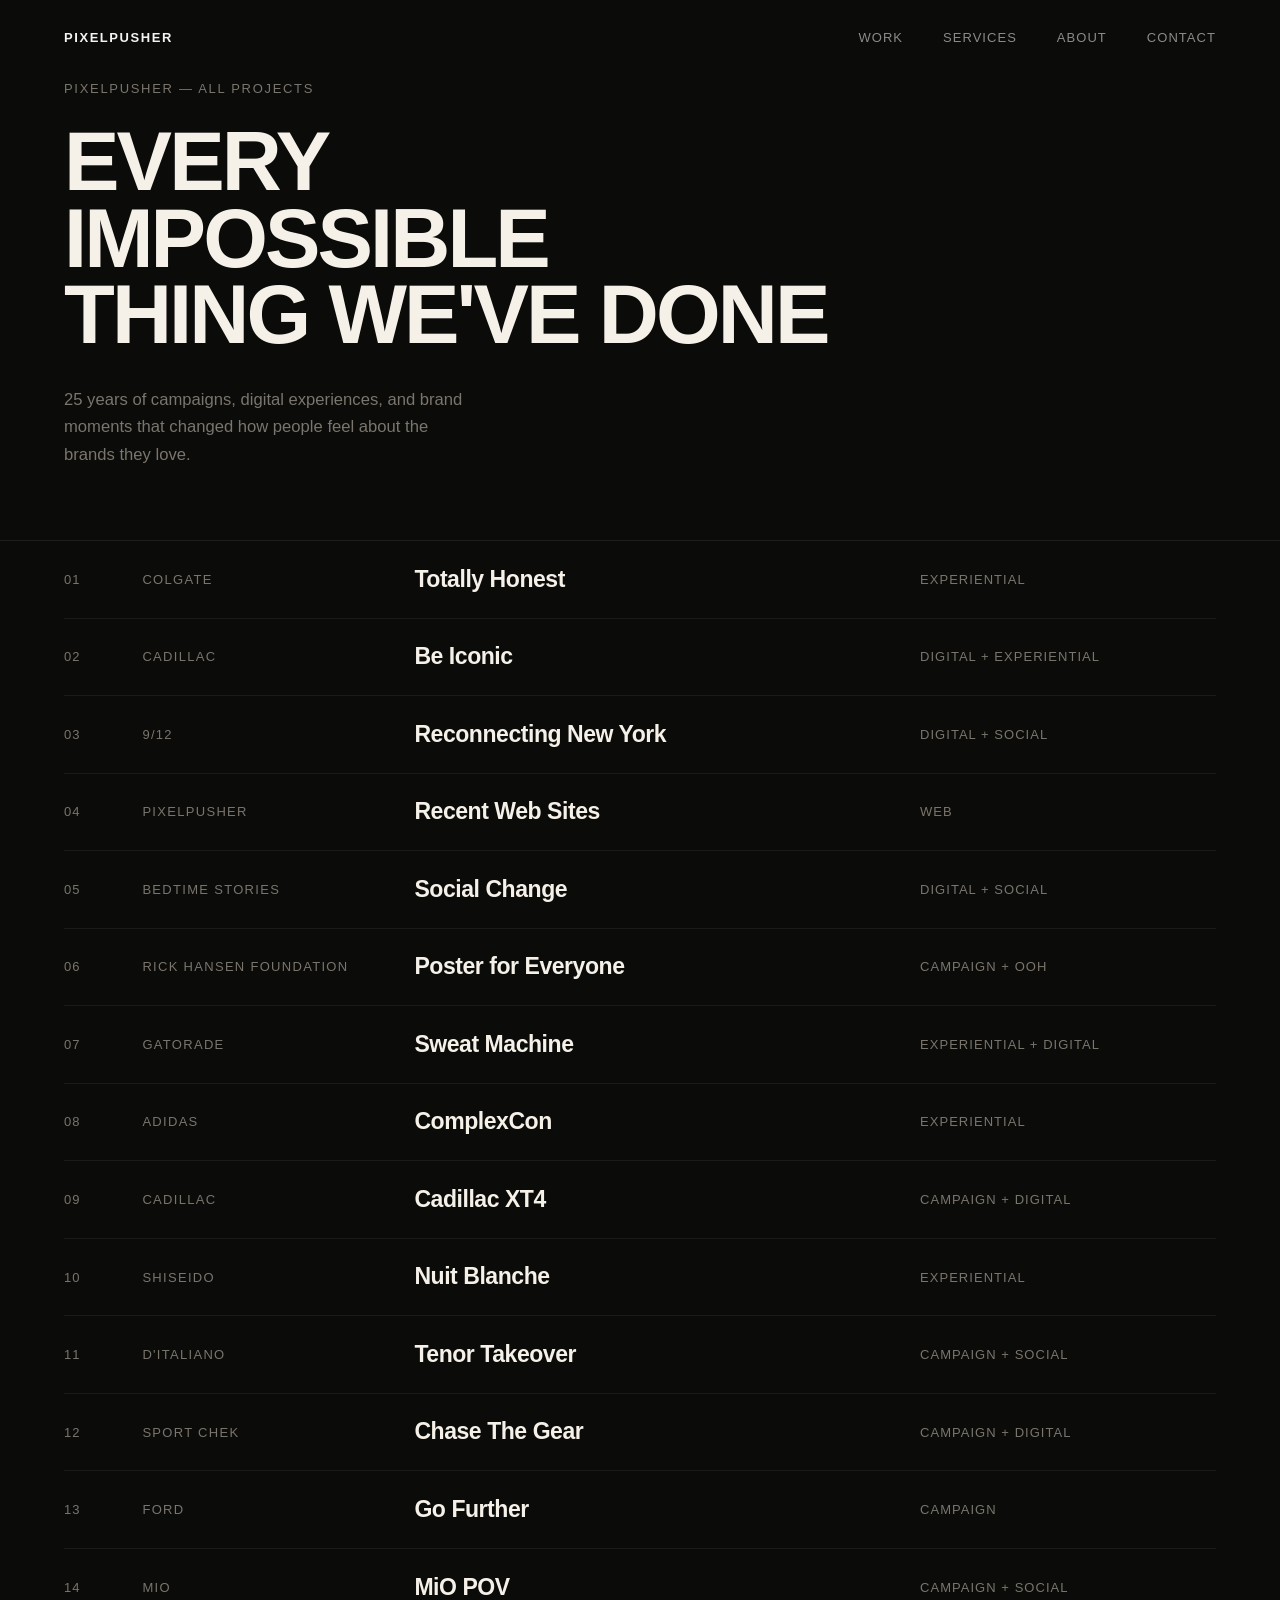
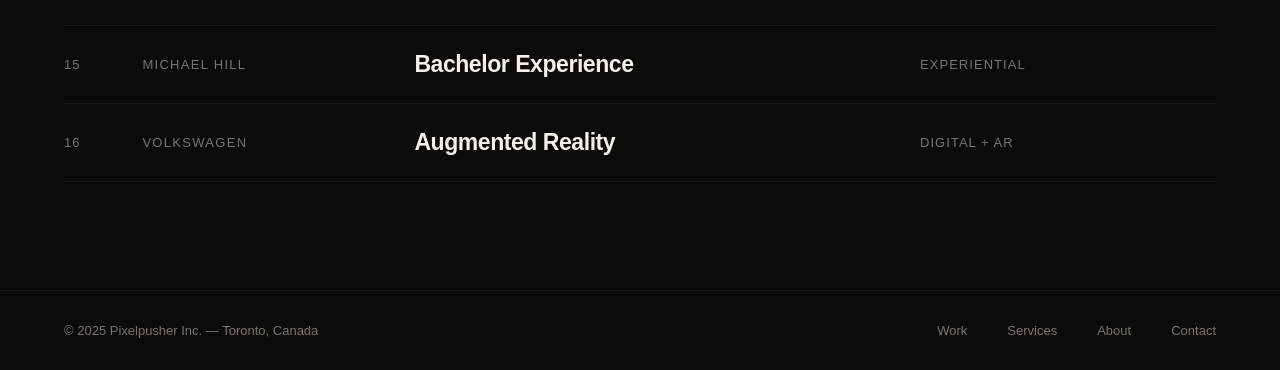
==== all-projects.html @ c6d6305b "Add All Projects index page and wire up homepage link. Creates all-projects.html with a full editori" ====
<!DOCTYPE html>
<html lang="en">
<head>
  <meta charset="UTF-8" />
  <meta name="viewport" content="width=device-width, initial-scale=1.0" />
  <title>All Projects — Pixelpusher</title>
  <meta name="description" content="Every campaign, digital experience, and brand moment Pixelpusher has created over 25 years." />
  <style>

  *, *::before, *::after { box-sizing: border-box; margin: 0; padding: 0; }

  :root {
    --ff:       'Helvetica Neue', Helvetica, Arial, sans-serif;
    --black:    #0B0B09;
    --off-white:#F5F0E8;
    --cream-1:  #F2EDE5;
    --cream-3:  #DAD4C8;
    --dark-2:   #1A1917;
    --mid:      #7A756D;
    --accent:   #D94E2E;
    --gutter:   clamp(1.5rem, 5vw, 5rem);
    --xl:       clamp(6rem, 12vh, 10rem);
    --label-fs: 0.8125rem;
    --h2-fs:    clamp(2.75rem, 6.5vw, 6.25rem);
  }

  html { scroll-behavior: smooth; }
  body {
    font-family: var(--ff);
    background: var(--black);
    color: var(--off-white);
    overflow-x: hidden;
    -webkit-font-smoothing: antialiased;
    cursor: none;
  }
  img { display: block; width: 100%; }
  a   { text-decoration: none; }

  /* CURSOR */
  .cursor {
    position: fixed; top: 0; left: 0;
    width: 10px; height: 10px;
    border-radius: 50%; background: white;
    pointer-events: none; z-index: 9999;
    transform: translate(-50%,-50%);
    transition: width .38s cubic-bezier(.16,1,.3,1), height .38s cubic-bezier(.16,1,.3,1);
    mix-blend-mode: difference;
  }
  .cursor.big { width: 54px; height: 54px; }
  @media (hover: none) { body { cursor: auto; } .cursor { display: none; } }

  /* NAV */
  .nav {
    position: fixed; top: 0; left: 0; right: 0; z-index: 100;
    display: flex; align-items: center; justify-content: space-between;
    padding: 1.75rem var(--gutter);
    mix-blend-mode: difference; color: white;
    transition: transform .55s cubic-bezier(.16,1,.3,1);
  }
  .nav.hide { transform: translateY(-100%); }
  .nav-logo { font-size: var(--label-fs); font-weight: 700; letter-spacing: .12em; text-transform: uppercase; color: inherit; }
  .nav-links { list-style: none; display: flex; gap: 2.5rem; }
  .nav-links a { font-size: var(--label-fs); letter-spacing: .08em; text-transform: uppercase; color: inherit; opacity: .55; transition: opacity .2s; }
  .nav-links a:hover { opacity: 1; }

  /* HERO */
  .hero {
    min-height: 60vh;
    background: var(--black);
    padding: 0 var(--gutter);
    padding-bottom: clamp(4rem, 8vh, 7rem);
    display: flex;
    flex-direction: column;
    justify-content: flex-end;
  }
  .hero-eyebrow {
    font-size: var(--label-fs);
    letter-spacing: .13em;
    text-transform: uppercase;
    color: var(--mid);
    margin-bottom: 1.75rem;
    animation: fade-up .9s cubic-bezier(.16,1,.3,1) .2s both;
  }
  .hero-h1 {
    font-size: var(--h2-fs);
    font-weight: 700;
    line-height: .92;
    letter-spacing: -.035em;
    text-transform: uppercase;
    animation: fade-up 1s cubic-bezier(.16,1,.3,1) .38s both;
  }
  .hero-sub {
    margin-top: clamp(1.5rem, 2.5vw, 2.5rem);
    font-size: clamp(1rem, 1.3vw, 1.15rem);
    line-height: 1.65;
    color: var(--mid);
    max-width: 44ch;
    animation: fade-up 1s cubic-bezier(.16,1,.3,1) .55s both;
  }

  /* PROJECT LIST */
  .projects {
    background: var(--black);
    padding: 0 var(--gutter);
    padding-bottom: var(--xl);
    border-top: 1px solid rgba(245,240,232,.08);
  }

  .projects-list { list-style: none; }

  .project-row {
    display: grid;
    grid-template-columns: 2.5rem 1fr 2fr 1fr 1.5rem;
    gap: 0 clamp(1rem, 3vw, 3rem);
    align-items: center;
    padding: 1.6rem 0;
    border-bottom: 1px solid rgba(245,240,232,.07);
    transition: background .2s;
  }
  .project-row--linked {
    cursor: none;
  }
  .project-row--linked:hover {
    background: rgba(245,240,232,.03);
    margin: 0 calc(-1 * var(--gutter));
    padding-left: var(--gutter);
    padding-right: var(--gutter);
  }
  .project-row--locked {
    opacity: .28;
  }

  .project-num {
    font-size: var(--label-fs);
    color: var(--mid);
    letter-spacing: .08em;
    line-height: 1;
  }
  .project-client {
    font-size: var(--label-fs);
    letter-spacing: .1em;
    text-transform: uppercase;
    color: var(--mid);
  }
  .project-name {
    font-size: clamp(.95rem, 1.8vw, 1.45rem);
    font-weight: 700;
    letter-spacing: -.02em;
    line-height: 1.1;
    color: var(--off-white);
  }
  .project-row--linked:hover .project-name { color: white; }

  .project-type {
    font-size: var(--label-fs);
    letter-spacing: .08em;
    text-transform: uppercase;
    color: var(--mid);
  }
  .project-arrow {
    font-size: .85rem;
    color: var(--mid);
    opacity: 0;
    transition: opacity .25s, transform .25s;
    transform: translateX(-4px);
    justify-self: end;
  }
  .project-row--linked:hover .project-arrow {
    opacity: 1;
    transform: none;
  }

  /* FOOTER */
  footer {
    background: var(--black);
    border-top: 1px solid rgba(245,240,232,.07);
    padding: 2rem var(--gutter);
    display: flex;
    justify-content: space-between;
    align-items: center;
    font-size: var(--label-fs);
    color: var(--mid);
  }
  footer a { color: inherit; transition: color .2s; }
  footer a:hover { color: var(--off-white); }
  .footer-nav { list-style: none; display: flex; gap: 2.5rem; }

  /* SCROLL REVEAL */
  .r { opacity: 0; transform: translateY(2rem); transition: opacity .95s cubic-bezier(.16,1,.3,1), transform .95s cubic-bezier(.16,1,.3,1); }
  .r.in { opacity: 1; transform: none; }
  .r.d1 { transition-delay: .05s; }
  .r.d2 { transition-delay: .1s; }
  .r.d3 { transition-delay: .15s; }
  .r.d4 { transition-delay: .2s; }

  @keyframes fade-up { from { opacity: 0; transform: translateY(2.25rem); } to { opacity: 1; transform: none; } }

  @media (max-width: 800px) {
    .nav-links { display: none; }
    .project-row {
      grid-template-columns: 2rem 1fr auto;
      grid-template-rows: auto auto;
      row-gap: .3rem;
    }
    .project-client { grid-column: 2; grid-row: 1; }
    .project-name   { grid-column: 2; grid-row: 2; }
    .project-type   { display: none; }
    .project-arrow  { grid-column: 3; grid-row: 1 / 3; align-self: center; }
    .footer-nav { display: none; }
  }

  </style>
</head>
<body>

<div class="cursor" id="cur"></div>

<nav class="nav" id="nav">
  <a href="index.html" class="nav-logo">Pixelpusher</a>
  <ul class="nav-links">
    <li><a href="index.html#work">Work</a></li>
    <li><a href="index.html#services">Services</a></li>
    <li><a href="index.html#about">About</a></li>
    <li><a href="index.html#contact">Contact</a></li>
  </ul>
</nav>

<section class="hero">
  <p class="hero-eyebrow">Pixelpusher — All Projects</p>
  <h1 class="hero-h1">Every<br>Impossible<br>Thing We've Done</h1>
  <p class="hero-sub">25 years of campaigns, digital experiences, and brand moments that changed how people feel about the brands they love.</p>
</section>

<div class="projects">
  <ul class="projects-list">

    <li>
      <a href="work/colgate-totally-honest.html" class="project-row project-row--linked r">
        <span class="project-num">01</span>
        <span class="project-client">Colgate</span>
        <span class="project-name">Totally Honest</span>
        <span class="project-type">Experiential</span>
        <span class="project-arrow">→</span>
      </a>
    </li>

    <li>
      <a href="work/cadillac-be-iconic.html" class="project-row project-row--linked r d1">
        <span class="project-num">02</span>
        <span class="project-client">Cadillac</span>
        <span class="project-name">Be Iconic</span>
        <span class="project-type">Digital + Experiential</span>
        <span class="project-arrow">→</span>
      </a>
    </li>

    <li>
      <div class="project-row project-row--locked r d2">
        <span class="project-num">03</span>
        <span class="project-client">9/12</span>
        <span class="project-name">Reconnecting New York</span>
        <span class="project-type">Digital + Social</span>
        <span class="project-arrow">→</span>
      </div>
    </li>

    <li>
      <div class="project-row project-row--locked r d3">
        <span class="project-num">04</span>
        <span class="project-client">Pixelpusher</span>
        <span class="project-name">Recent Web Sites</span>
        <span class="project-type">Web</span>
        <span class="project-arrow">→</span>
      </div>
    </li>

    <li>
      <div class="project-row project-row--locked r d4">
        <span class="project-num">05</span>
        <span class="project-client">Bedtime Stories</span>
        <span class="project-name">Social Change</span>
        <span class="project-type">Digital + Social</span>
        <span class="project-arrow">→</span>
      </div>
    </li>

    <li>
      <div class="project-row project-row--locked r">
        <span class="project-num">06</span>
        <span class="project-client">Rick Hansen Foundation</span>
        <span class="project-name">Poster for Everyone</span>
        <span class="project-type">Campaign + OOH</span>
        <span class="project-arrow">→</span>
      </div>
    </li>

    <li>
      <a href="work/gatorade-sweat-machine.html" class="project-row project-row--linked r d1">
        <span class="project-num">07</span>
        <span class="project-client">Gatorade</span>
        <span class="project-name">Sweat Machine</span>
        <span class="project-type">Experiential + Digital</span>
        <span class="project-arrow">→</span>
      </a>
    </li>

    <li>
      <a href="work/adidas-complexcon.html" class="project-row project-row--linked r d2">
        <span class="project-num">08</span>
        <span class="project-client">Adidas</span>
        <span class="project-name">ComplexCon</span>
        <span class="project-type">Experiential</span>
        <span class="project-arrow">→</span>
      </a>
    </li>

    <li>
      <div class="project-row project-row--locked r d3">
        <span class="project-num">09</span>
        <span class="project-client">Cadillac</span>
        <span class="project-name">Cadillac XT4</span>
        <span class="project-type">Campaign + Digital</span>
        <span class="project-arrow">→</span>
      </div>
    </li>

    <li>
      <a href="work/shiseido-nuit-blanche.html" class="project-row project-row--linked r d4">
        <span class="project-num">10</span>
        <span class="project-client">Shiseido</span>
        <span class="project-name">Nuit Blanche</span>
        <span class="project-type">Experiential</span>
        <span class="project-arrow">→</span>
      </a>
    </li>

    <li>
      <div class="project-row project-row--locked r">
        <span class="project-num">11</span>
        <span class="project-client">D'Italiano</span>
        <span class="project-name">Tenor Takeover</span>
        <span class="project-type">Campaign + Social</span>
        <span class="project-arrow">→</span>
      </div>
    </li>

    <li>
      <div class="project-row project-row--locked r d1">
        <span class="project-num">12</span>
        <span class="project-client">Sport Chek</span>
        <span class="project-name">Chase The Gear</span>
        <span class="project-type">Campaign + Digital</span>
        <span class="project-arrow">→</span>
      </div>
    </li>

    <li>
      <a href="work/ford-go-further.html" class="project-row project-row--linked r d2">
        <span class="project-num">13</span>
        <span class="project-client">Ford</span>
        <span class="project-name">Go Further</span>
        <span class="project-type">Campaign</span>
        <span class="project-arrow">→</span>
      </a>
    </li>

    <li>
      <div class="project-row project-row--locked r d3">
        <span class="project-num">14</span>
        <span class="project-client">MiO</span>
        <span class="project-name">MiO POV</span>
        <span class="project-type">Campaign + Social</span>
        <span class="project-arrow">→</span>
      </div>
    </li>

    <li>
      <div class="project-row project-row--locked r d4">
        <span class="project-num">15</span>
        <span class="project-client">Michael Hill</span>
        <span class="project-name">Bachelor Experience</span>
        <span class="project-type">Experiential</span>
        <span class="project-arrow">→</span>
      </div>
    </li>

    <li>
      <div class="project-row project-row--locked r">
        <span class="project-num">16</span>
        <span class="project-client">Volkswagen</span>
        <span class="project-name">Augmented Reality</span>
        <span class="project-type">Digital + AR</span>
        <span class="project-arrow">→</span>
      </div>
    </li>

  </ul>
</div>

<footer>
  <span>© 2025 Pixelpusher Inc. — Toronto, Canada</span>
  <ul class="footer-nav">
    <li><a href="index.html#work">Work</a></li>
    <li><a href="index.html#services">Services</a></li>
    <li><a href="index.html#about">About</a></li>
    <li><a href="index.html#contact">Contact</a></li>
  </ul>
</footer>

<script>
const cur = document.getElementById('cur');
let mx = -200, my = -200, cx = -200, cy = -200;
document.addEventListener('mousemove', e => { mx = e.clientX; my = e.clientY; });
(function loop() { cx += (mx-cx)*.16; cy += (my-cy)*.16; cur.style.left = cx+'px'; cur.style.top = cy+'px'; requestAnimationFrame(loop); })();
document.querySelectorAll('a, .project-row--linked').forEach(el => {
  el.addEventListener('mouseenter', () => cur.classList.add('big'));
  el.addEventListener('mouseleave', () => cur.classList.remove('big'));
});

const obs = new IntersectionObserver(entries => {
  entries.forEach(e => { if (!e.isIntersecting) return; e.target.classList.add('in'); obs.unobserve(e.target); });
}, { threshold: .08 });
document.querySelectorAll('.r').forEach(el => obs.observe(el));

let prevY = 0;
const nav = document.getElementById('nav');
window.addEventListener('scroll', () => { const y = window.scrollY; nav.classList.toggle('hide', y > prevY && y > 140); prevY = y; }, { passive: true });
</script>

</body>
</html>
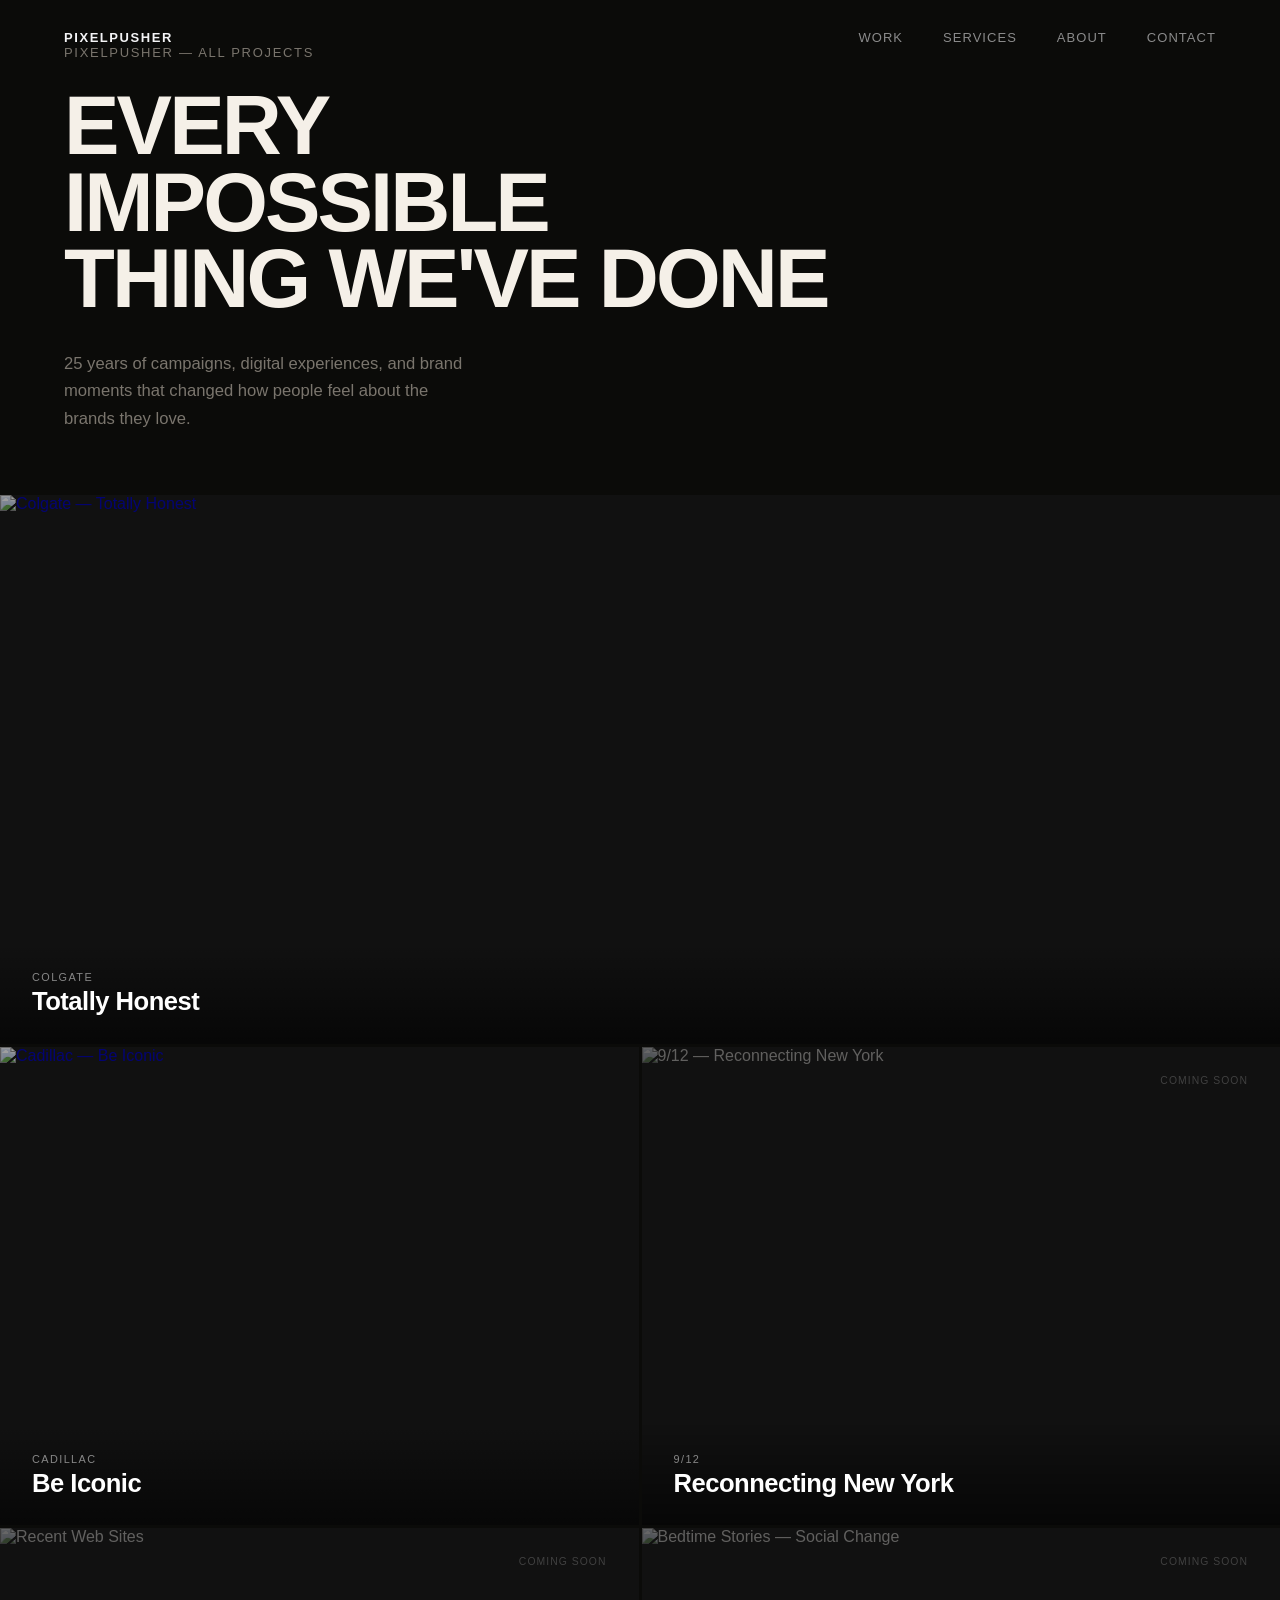
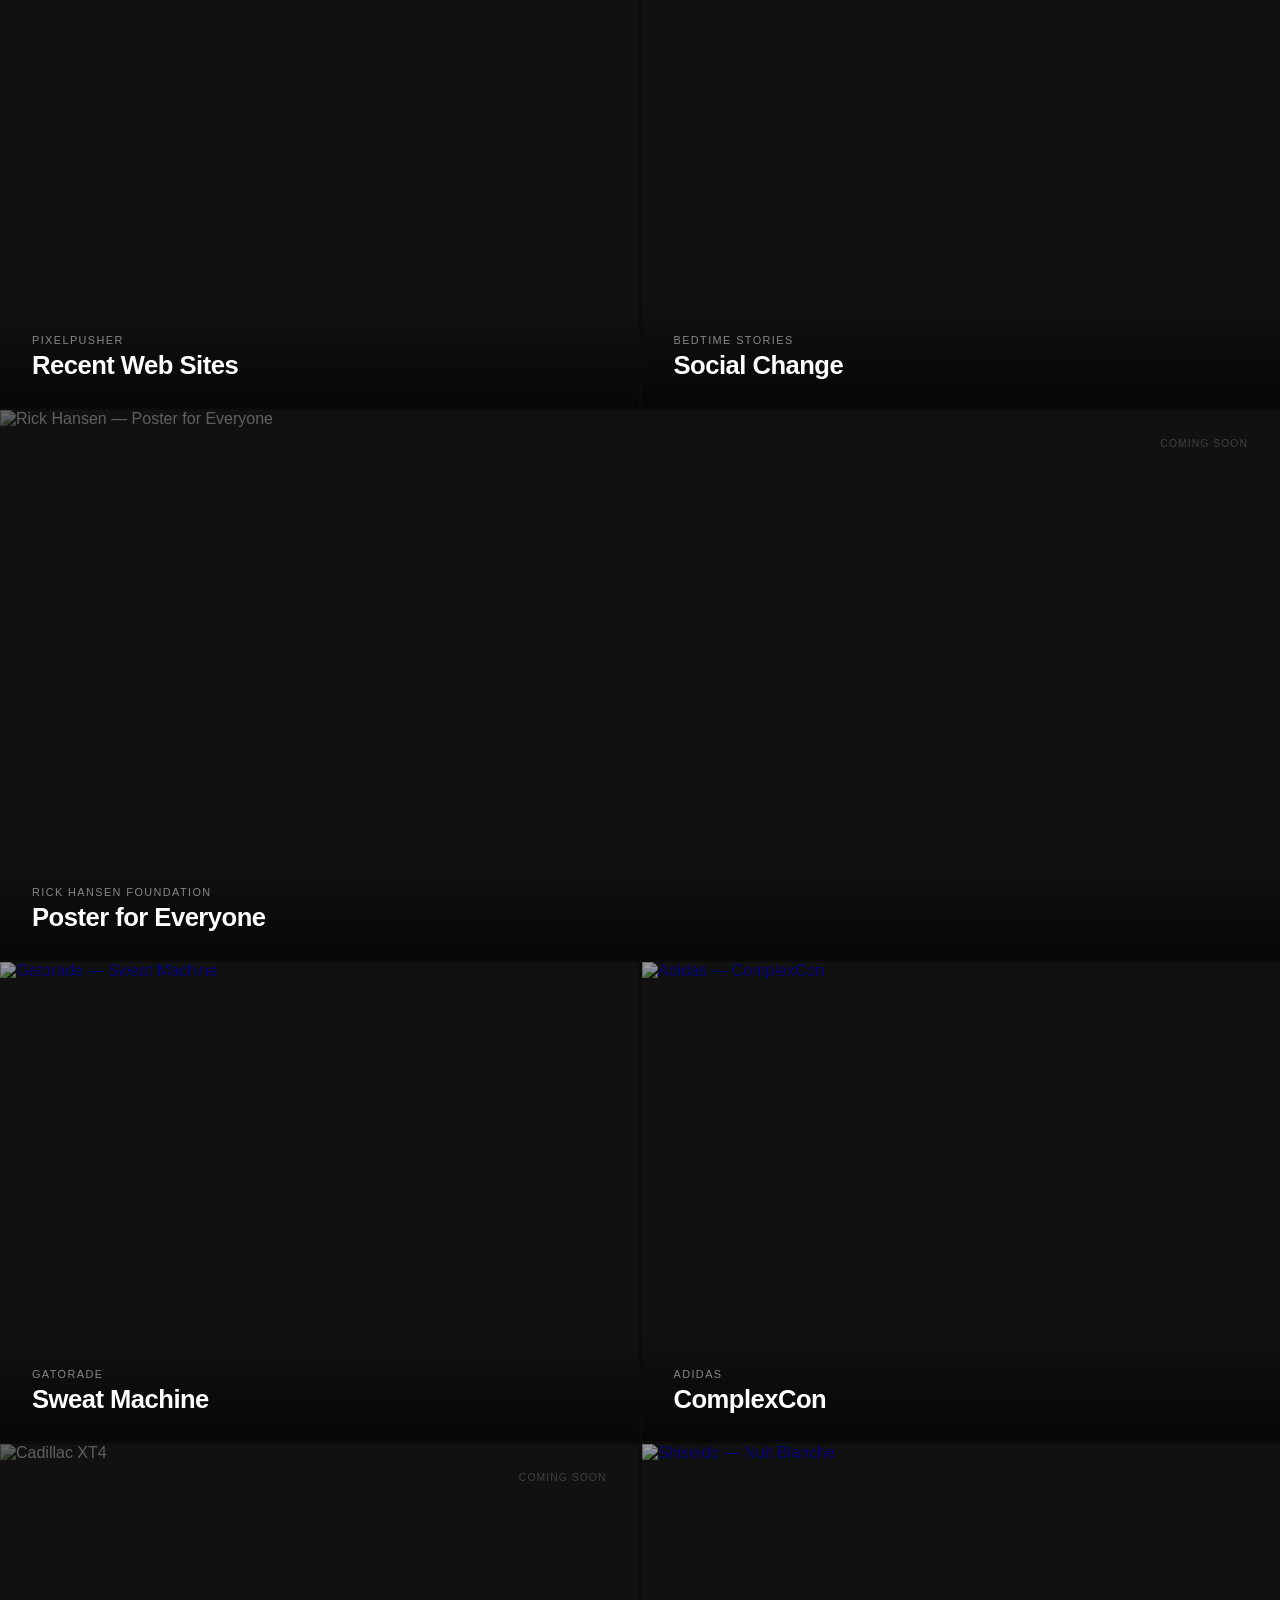
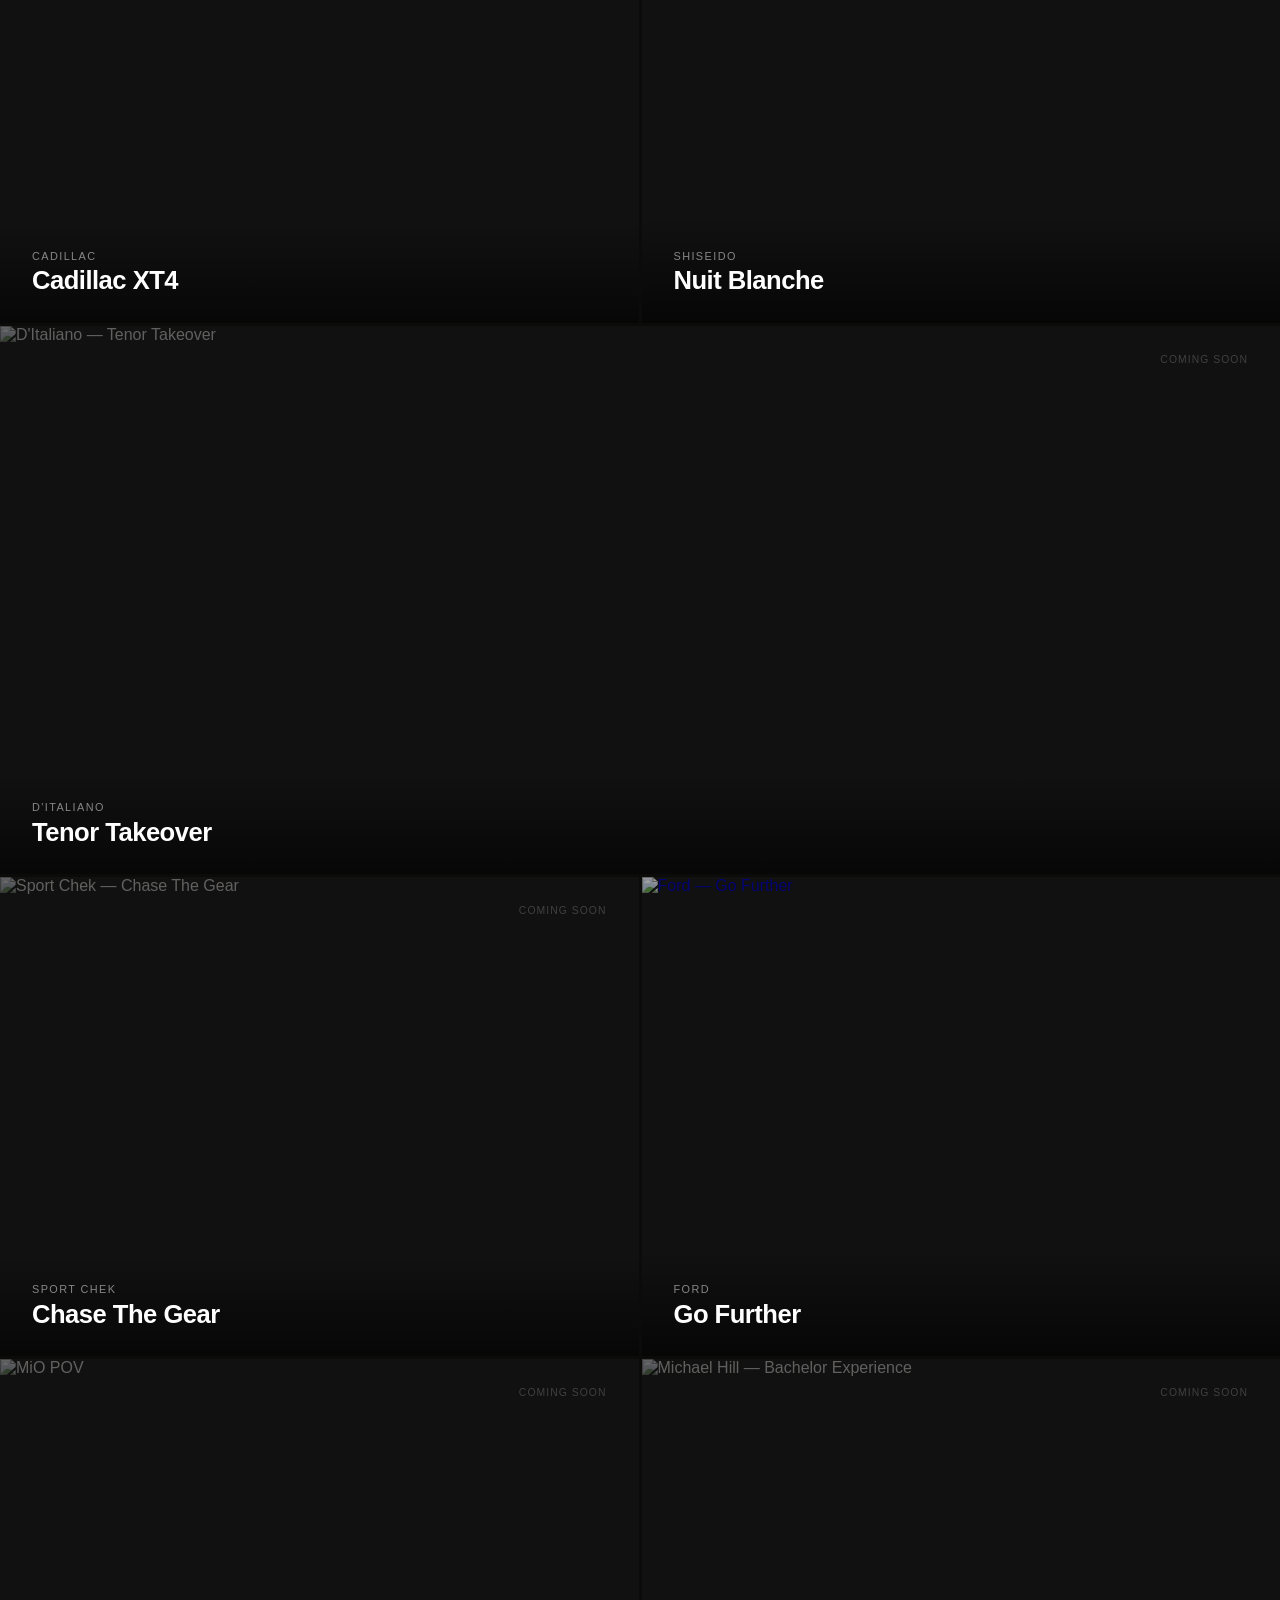
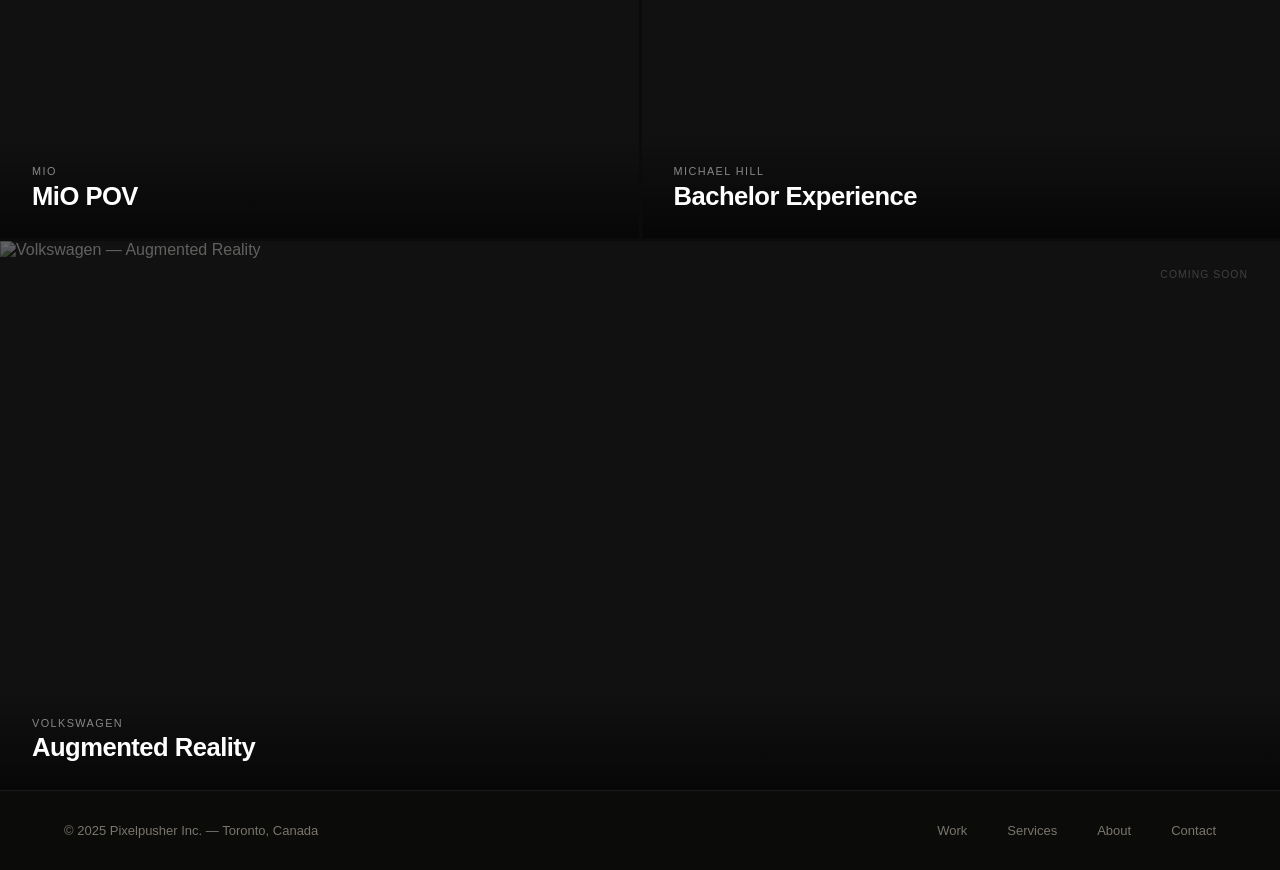
==== commit 1ca12c70: "Rebuild All Projects page as an image grid. Replaces the editorial list with a full 2-column grid ma" ====
--- a/all-projects.html
+++ b/all-projects.html
@@ -14,7 +14,6 @@
     --black:    #0B0B09;
     --off-white:#F5F0E8;
     --cream-1:  #F2EDE5;
-    --cream-3:  #DAD4C8;
     --dark-2:   #1A1917;
     --mid:      #7A756D;
     --accent:   #D94E2E;
@@ -65,10 +64,10 @@
 
   /* HERO */
   .hero {
-    min-height: 60vh;
+    min-height: 55vh;
     background: var(--black);
     padding: 0 var(--gutter);
-    padding-bottom: clamp(4rem, 8vh, 7rem);
+    padding-bottom: clamp(3.5rem, 7vh, 6rem);
     display: flex;
     flex-direction: column;
     justify-content: flex-end;
@@ -90,84 +89,96 @@
     animation: fade-up 1s cubic-bezier(.16,1,.3,1) .38s both;
   }
   .hero-sub {
-    margin-top: clamp(1.5rem, 2.5vw, 2.5rem);
-    font-size: clamp(1rem, 1.3vw, 1.15rem);
+    margin-top: clamp(1.5rem, 2.5vw, 2rem);
+    font-size: clamp(1rem, 1.3vw, 1.1rem);
     line-height: 1.65;
     color: var(--mid);
     max-width: 44ch;
     animation: fade-up 1s cubic-bezier(.16,1,.3,1) .55s both;
   }
 
-  /* PROJECT LIST */
-  .projects {
+  /* GRID */
+  .work-grid {
+    display: grid;
+    grid-template-columns: 1fr 1fr;
+    gap: 3px;
     background: var(--black);
-    padding: 0 var(--gutter);
-    padding-bottom: var(--xl);
-    border-top: 1px solid rgba(245,240,232,.08);
-  }
-
-  .projects-list { list-style: none; }
-
-  .project-row {
-    display: grid;
-    grid-template-columns: 2.5rem 1fr 2fr 1fr 1.5rem;
-    gap: 0 clamp(1rem, 3vw, 3rem);
-    align-items: center;
-    padding: 1.6rem 0;
-    border-bottom: 1px solid rgba(245,240,232,.07);
-    transition: background .2s;
-  }
-  .project-row--linked {
-    cursor: none;
-  }
-  .project-row--linked:hover {
-    background: rgba(245,240,232,.03);
-    margin: 0 calc(-1 * var(--gutter));
-    padding-left: var(--gutter);
-    padding-right: var(--gutter);
-  }
-  .project-row--locked {
-    opacity: .28;
-  }
-
-  .project-num {
-    font-size: var(--label-fs);
-    color: var(--mid);
-    letter-spacing: .08em;
-    line-height: 1;
-  }
-  .project-client {
-    font-size: var(--label-fs);
-    letter-spacing: .1em;
+  }
+
+  /* Card base — shared by <a> and <div> */
+  .work-item {
+    display: block;
+    position: relative;
+    overflow: hidden;
+    background: #111;
+    aspect-ratio: 4 / 3;
+  }
+  .work-item--wide {
+    grid-column: span 2;
+    aspect-ratio: 21 / 9;
+  }
+  .work-item--locked {
+    cursor: default;
+  }
+
+  .work-item img {
+    width: 100%; height: 100%;
+    object-fit: cover;
+    transition: transform 1s cubic-bezier(.16,1,.3,1), filter .6s ease;
+    filter: brightness(.62) saturate(.75);
+  }
+  .work-item:not(.work-item--locked):hover img {
+    transform: scale(1.05);
+    filter: brightness(.82) saturate(1);
+  }
+  .work-item--locked img {
+    filter: brightness(.4) saturate(.4);
+  }
+
+  .work-caption {
+    position: absolute;
+    bottom: 0; left: 0; right: 0;
+    padding: 1.75rem 2rem;
+    background: linear-gradient(transparent, rgba(0,0,0,.6));
+  }
+  .work-client {
+    font-size: .68rem;
+    letter-spacing: .13em;
     text-transform: uppercase;
-    color: var(--mid);
-  }
-  .project-name {
-    font-size: clamp(.95rem, 1.8vw, 1.45rem);
+    color: rgba(255,255,255,.5);
+    margin-bottom: .3rem;
+  }
+  .work-title {
+    font-size: clamp(1rem, 2vw, 1.65rem);
     font-weight: 700;
     letter-spacing: -.02em;
     line-height: 1.1;
-    color: var(--off-white);
-  }
-  .project-row--linked:hover .project-name { color: white; }
-
-  .project-type {
-    font-size: var(--label-fs);
-    letter-spacing: .08em;
+    color: white;
+  }
+
+  .work-cta {
+    position: absolute;
+    top: 1.75rem; right: 2rem;
+    font-size: .7rem;
+    letter-spacing: .1em;
     text-transform: uppercase;
-    color: var(--mid);
-  }
-  .project-arrow {
-    font-size: .85rem;
-    color: var(--mid);
+    color: rgba(255,255,255,.4);
     opacity: 0;
-    transition: opacity .25s, transform .25s;
-    transform: translateX(-4px);
-    justify-self: end;
-  }
-  .project-row--linked:hover .project-arrow {
+    transform: translateY(5px);
+    transition: opacity .3s, transform .3s;
+  }
+  .work-item:not(.work-item--locked):hover .work-cta {
     opacity: 1;
     transform: none;
+  }
+
+  .work-soon {
+    position: absolute;
+    top: 1.75rem; right: 2rem;
+    font-size: .65rem;
+    letter-spacing: .1em;
+    text-transform: uppercase;
+    color: rgba(255,255,255,.2);
   }
 
   /* FOOTER */
@@ -188,24 +199,15 @@
   /* SCROLL REVEAL */
   .r { opacity: 0; transform: translateY(2rem); transition: opacity .95s cubic-bezier(.16,1,.3,1), transform .95s cubic-bezier(.16,1,.3,1); }
   .r.in { opacity: 1; transform: none; }
-  .r.d1 { transition-delay: .05s; }
-  .r.d2 { transition-delay: .1s; }
-  .r.d3 { transition-delay: .15s; }
-  .r.d4 { transition-delay: .2s; }
+  .r.d1 { transition-delay: .1s; }
+  .r.d2 { transition-delay: .22s; }
 
   @keyframes fade-up { from { opacity: 0; transform: translateY(2.25rem); } to { opacity: 1; transform: none; } }
 
   @media (max-width: 800px) {
     .nav-links { display: none; }
-    .project-row {
-      grid-template-columns: 2rem 1fr auto;
-      grid-template-rows: auto auto;
-      row-gap: .3rem;
-    }
-    .project-client { grid-column: 2; grid-row: 1; }
-    .project-name   { grid-column: 2; grid-row: 2; }
-    .project-type   { display: none; }
-    .project-arrow  { grid-column: 3; grid-row: 1 / 3; align-self: center; }
+    .work-grid { grid-template-columns: 1fr; }
+    .work-item--wide { grid-column: span 1; aspect-ratio: 4 / 3; }
     .footer-nav { display: none; }
   }
 
@@ -231,170 +233,162 @@
   <p class="hero-sub">25 years of campaigns, digital experiences, and brand moments that changed how people feel about the brands they love.</p>
 </section>
 
-<div class="projects">
-  <ul class="projects-list">
-
-    <li>
-      <a href="work/colgate-totally-honest.html" class="project-row project-row--linked r">
-        <span class="project-num">01</span>
-        <span class="project-client">Colgate</span>
-        <span class="project-name">Totally Honest</span>
-        <span class="project-type">Experiential</span>
-        <span class="project-arrow">→</span>
-      </a>
-    </li>
-
-    <li>
-      <a href="work/cadillac-be-iconic.html" class="project-row project-row--linked r d1">
-        <span class="project-num">02</span>
-        <span class="project-client">Cadillac</span>
-        <span class="project-name">Be Iconic</span>
-        <span class="project-type">Digital + Experiential</span>
-        <span class="project-arrow">→</span>
-      </a>
-    </li>
-
-    <li>
-      <div class="project-row project-row--locked r d2">
-        <span class="project-num">03</span>
-        <span class="project-client">9/12</span>
-        <span class="project-name">Reconnecting New York</span>
-        <span class="project-type">Digital + Social</span>
-        <span class="project-arrow">→</span>
-      </div>
-    </li>
-
-    <li>
-      <div class="project-row project-row--locked r d3">
-        <span class="project-num">04</span>
-        <span class="project-client">Pixelpusher</span>
-        <span class="project-name">Recent Web Sites</span>
-        <span class="project-type">Web</span>
-        <span class="project-arrow">→</span>
-      </div>
-    </li>
-
-    <li>
-      <div class="project-row project-row--locked r d4">
-        <span class="project-num">05</span>
-        <span class="project-client">Bedtime Stories</span>
-        <span class="project-name">Social Change</span>
-        <span class="project-type">Digital + Social</span>
-        <span class="project-arrow">→</span>
-      </div>
-    </li>
-
-    <li>
-      <div class="project-row project-row--locked r">
-        <span class="project-num">06</span>
-        <span class="project-client">Rick Hansen Foundation</span>
-        <span class="project-name">Poster for Everyone</span>
-        <span class="project-type">Campaign + OOH</span>
-        <span class="project-arrow">→</span>
-      </div>
-    </li>
-
-    <li>
-      <a href="work/gatorade-sweat-machine.html" class="project-row project-row--linked r d1">
-        <span class="project-num">07</span>
-        <span class="project-client">Gatorade</span>
-        <span class="project-name">Sweat Machine</span>
-        <span class="project-type">Experiential + Digital</span>
-        <span class="project-arrow">→</span>
-      </a>
-    </li>
-
-    <li>
-      <a href="work/adidas-complexcon.html" class="project-row project-row--linked r d2">
-        <span class="project-num">08</span>
-        <span class="project-client">Adidas</span>
-        <span class="project-name">ComplexCon</span>
-        <span class="project-type">Experiential</span>
-        <span class="project-arrow">→</span>
-      </a>
-    </li>
-
-    <li>
-      <div class="project-row project-row--locked r d3">
-        <span class="project-num">09</span>
-        <span class="project-client">Cadillac</span>
-        <span class="project-name">Cadillac XT4</span>
-        <span class="project-type">Campaign + Digital</span>
-        <span class="project-arrow">→</span>
-      </div>
-    </li>
-
-    <li>
-      <a href="work/shiseido-nuit-blanche.html" class="project-row project-row--linked r d4">
-        <span class="project-num">10</span>
-        <span class="project-client">Shiseido</span>
-        <span class="project-name">Nuit Blanche</span>
-        <span class="project-type">Experiential</span>
-        <span class="project-arrow">→</span>
-      </a>
-    </li>
-
-    <li>
-      <div class="project-row project-row--locked r">
-        <span class="project-num">11</span>
-        <span class="project-client">D'Italiano</span>
-        <span class="project-name">Tenor Takeover</span>
-        <span class="project-type">Campaign + Social</span>
-        <span class="project-arrow">→</span>
-      </div>
-    </li>
-
-    <li>
-      <div class="project-row project-row--locked r d1">
-        <span class="project-num">12</span>
-        <span class="project-client">Sport Chek</span>
-        <span class="project-name">Chase The Gear</span>
-        <span class="project-type">Campaign + Digital</span>
-        <span class="project-arrow">→</span>
-      </div>
-    </li>
-
-    <li>
-      <a href="work/ford-go-further.html" class="project-row project-row--linked r d2">
-        <span class="project-num">13</span>
-        <span class="project-client">Ford</span>
-        <span class="project-name">Go Further</span>
-        <span class="project-type">Campaign</span>
-        <span class="project-arrow">→</span>
-      </a>
-    </li>
-
-    <li>
-      <div class="project-row project-row--locked r d3">
-        <span class="project-num">14</span>
-        <span class="project-client">MiO</span>
-        <span class="project-name">MiO POV</span>
-        <span class="project-type">Campaign + Social</span>
-        <span class="project-arrow">→</span>
-      </div>
-    </li>
-
-    <li>
-      <div class="project-row project-row--locked r d4">
-        <span class="project-num">15</span>
-        <span class="project-client">Michael Hill</span>
-        <span class="project-name">Bachelor Experience</span>
-        <span class="project-type">Experiential</span>
-        <span class="project-arrow">→</span>
-      </div>
-    </li>
-
-    <li>
-      <div class="project-row project-row--locked r">
-        <span class="project-num">16</span>
-        <span class="project-client">Volkswagen</span>
-        <span class="project-name">Augmented Reality</span>
-        <span class="project-type">Digital + AR</span>
-        <span class="project-arrow">→</span>
-      </div>
-    </li>
-
-  </ul>
+<div class="work-grid">
+
+  <!-- 01 COLGATE — wide -->
+  <a href="work/colgate-totally-honest.html" class="work-item work-item--wide r">
+    <img src="https://picsum.photos/seed/colgate-pp/1600/686" alt="Colgate — Totally Honest" loading="eager" />
+    <div class="work-caption">
+      <p class="work-client">Colgate</p>
+      <p class="work-title">Totally Honest</p>
+    </div>
+    <span class="work-cta">View →</span>
+  </a>
+
+  <!-- 02 CADILLAC + 03 9/12 -->
+  <a href="work/cadillac-be-iconic.html" class="work-item r">
+    <img src="https://picsum.photos/seed/cadillac-pp/900/675" alt="Cadillac — Be Iconic" loading="lazy" />
+    <div class="work-caption">
+      <p class="work-client">Cadillac</p>
+      <p class="work-title">Be Iconic</p>
+    </div>
+    <span class="work-cta">View →</span>
+  </a>
+
+  <div class="work-item work-item--locked r d1">
+    <img src="https://picsum.photos/seed/912-nyc/900/675" alt="9/12 — Reconnecting New York" loading="lazy" />
+    <div class="work-caption">
+      <p class="work-client">9/12</p>
+      <p class="work-title">Reconnecting New York</p>
+    </div>
+    <span class="work-soon">Coming Soon</span>
+  </div>
+
+  <!-- 04 RECENT WEB SITES + 05 BEDTIME STORIES -->
+  <div class="work-item work-item--locked r">
+    <img src="https://picsum.photos/seed/websites-pp/900/675" alt="Recent Web Sites" loading="lazy" />
+    <div class="work-caption">
+      <p class="work-client">Pixelpusher</p>
+      <p class="work-title">Recent Web Sites</p>
+    </div>
+    <span class="work-soon">Coming Soon</span>
+  </div>
+
+  <div class="work-item work-item--locked r d1">
+    <img src="https://picsum.photos/seed/bedtime-pp/900/675" alt="Bedtime Stories — Social Change" loading="lazy" />
+    <div class="work-caption">
+      <p class="work-client">Bedtime Stories</p>
+      <p class="work-title">Social Change</p>
+    </div>
+    <span class="work-soon">Coming Soon</span>
+  </div>
+
+  <!-- 06 RICK HANSEN — wide -->
+  <div class="work-item work-item--wide work-item--locked r">
+    <img src="https://picsum.photos/seed/rickhansen-pp/1600/686" alt="Rick Hansen — Poster for Everyone" loading="lazy" />
+    <div class="work-caption">
+      <p class="work-client">Rick Hansen Foundation</p>
+      <p class="work-title">Poster for Everyone</p>
+    </div>
+    <span class="work-soon">Coming Soon</span>
+  </div>
+
+  <!-- 07 GATORADE + 08 ADIDAS -->
+  <a href="work/gatorade-sweat-machine.html" class="work-item r">
+    <img src="https://picsum.photos/seed/gatorade-pp/900/675" alt="Gatorade — Sweat Machine" loading="lazy" />
+    <div class="work-caption">
+      <p class="work-client">Gatorade</p>
+      <p class="work-title">Sweat Machine</p>
+    </div>
+    <span class="work-cta">View →</span>
+  </a>
+
+  <a href="work/adidas-complexcon.html" class="work-item r d1">
+    <img src="https://picsum.photos/seed/adidas-pp/900/675" alt="Adidas — ComplexCon" loading="lazy" />
+    <div class="work-caption">
+      <p class="work-client">Adidas</p>
+      <p class="work-title">ComplexCon</p>
+    </div>
+    <span class="work-cta">View →</span>
+  </a>
+
+  <!-- 09 CADILLAC XT4 + 10 SHISEIDO -->
+  <div class="work-item work-item--locked r">
+    <img src="https://picsum.photos/seed/cadillac-xt4/900/675" alt="Cadillac XT4" loading="lazy" />
+    <div class="work-caption">
+      <p class="work-client">Cadillac</p>
+      <p class="work-title">Cadillac XT4</p>
+    </div>
+    <span class="work-soon">Coming Soon</span>
+  </div>
+
+  <a href="work/shiseido-nuit-blanche.html" class="work-item r d1">
+    <img src="https://picsum.photos/seed/shiseido-pp/900/675" alt="Shiseido — Nuit Blanche" loading="lazy" />
+    <div class="work-caption">
+      <p class="work-client">Shiseido</p>
+      <p class="work-title">Nuit Blanche</p>
+    </div>
+    <span class="work-cta">View →</span>
+  </a>
+
+  <!-- 11 D'ITALIANO — wide -->
+  <div class="work-item work-item--wide work-item--locked r">
+    <img src="https://picsum.photos/seed/ditaliano-pp/1600/686" alt="D'Italiano — Tenor Takeover" loading="lazy" />
+    <div class="work-caption">
+      <p class="work-client">D'Italiano</p>
+      <p class="work-title">Tenor Takeover</p>
+    </div>
+    <span class="work-soon">Coming Soon</span>
+  </div>
+
+  <!-- 12 SPORT CHEK + 13 FORD -->
+  <div class="work-item work-item--locked r">
+    <img src="https://picsum.photos/seed/sportchek-pp/900/675" alt="Sport Chek — Chase The Gear" loading="lazy" />
+    <div class="work-caption">
+      <p class="work-client">Sport Chek</p>
+      <p class="work-title">Chase The Gear</p>
+    </div>
+    <span class="work-soon">Coming Soon</span>
+  </div>
+
+  <a href="work/ford-go-further.html" class="work-item r d1">
+    <img src="https://picsum.photos/seed/ford-pp/900/675" alt="Ford — Go Further" loading="lazy" />
+    <div class="work-caption">
+      <p class="work-client">Ford</p>
+      <p class="work-title">Go Further</p>
+    </div>
+    <span class="work-cta">View →</span>
+  </a>
+
+  <!-- 14 MiO + 15 MICHAEL HILL -->
+  <div class="work-item work-item--locked r">
+    <img src="https://picsum.photos/seed/mio-pp/900/675" alt="MiO POV" loading="lazy" />
+    <div class="work-caption">
+      <p class="work-client">MiO</p>
+      <p class="work-title">MiO POV</p>
+    </div>
+    <span class="work-soon">Coming Soon</span>
+  </div>
+
+  <div class="work-item work-item--locked r d1">
+    <img src="https://picsum.photos/seed/michaelhill-pp/900/675" alt="Michael Hill — Bachelor Experience" loading="lazy" />
+    <div class="work-caption">
+      <p class="work-client">Michael Hill</p>
+      <p class="work-title">Bachelor Experience</p>
+    </div>
+    <span class="work-soon">Coming Soon</span>
+  </div>
+
+  <!-- 16 VOLKSWAGEN — wide -->
+  <div class="work-item work-item--wide work-item--locked r">
+    <img src="https://picsum.photos/seed/volkswagen-pp/1600/686" alt="Volkswagen — Augmented Reality" loading="lazy" />
+    <div class="work-caption">
+      <p class="work-client">Volkswagen</p>
+      <p class="work-title">Augmented Reality</p>
+    </div>
+    <span class="work-soon">Coming Soon</span>
+  </div>
+
 </div>
 
 <footer>
@@ -412,7 +406,7 @@
 let mx = -200, my = -200, cx = -200, cy = -200;
 document.addEventListener('mousemove', e => { mx = e.clientX; my = e.clientY; });
 (function loop() { cx += (mx-cx)*.16; cy += (my-cy)*.16; cur.style.left = cx+'px'; cur.style.top = cy+'px'; requestAnimationFrame(loop); })();
-document.querySelectorAll('a, .project-row--linked').forEach(el => {
+document.querySelectorAll('a, .work-item:not(.work-item--locked)').forEach(el => {
   el.addEventListener('mouseenter', () => cur.classList.add('big'));
   el.addEventListener('mouseleave', () => cur.classList.remove('big'));
 });
